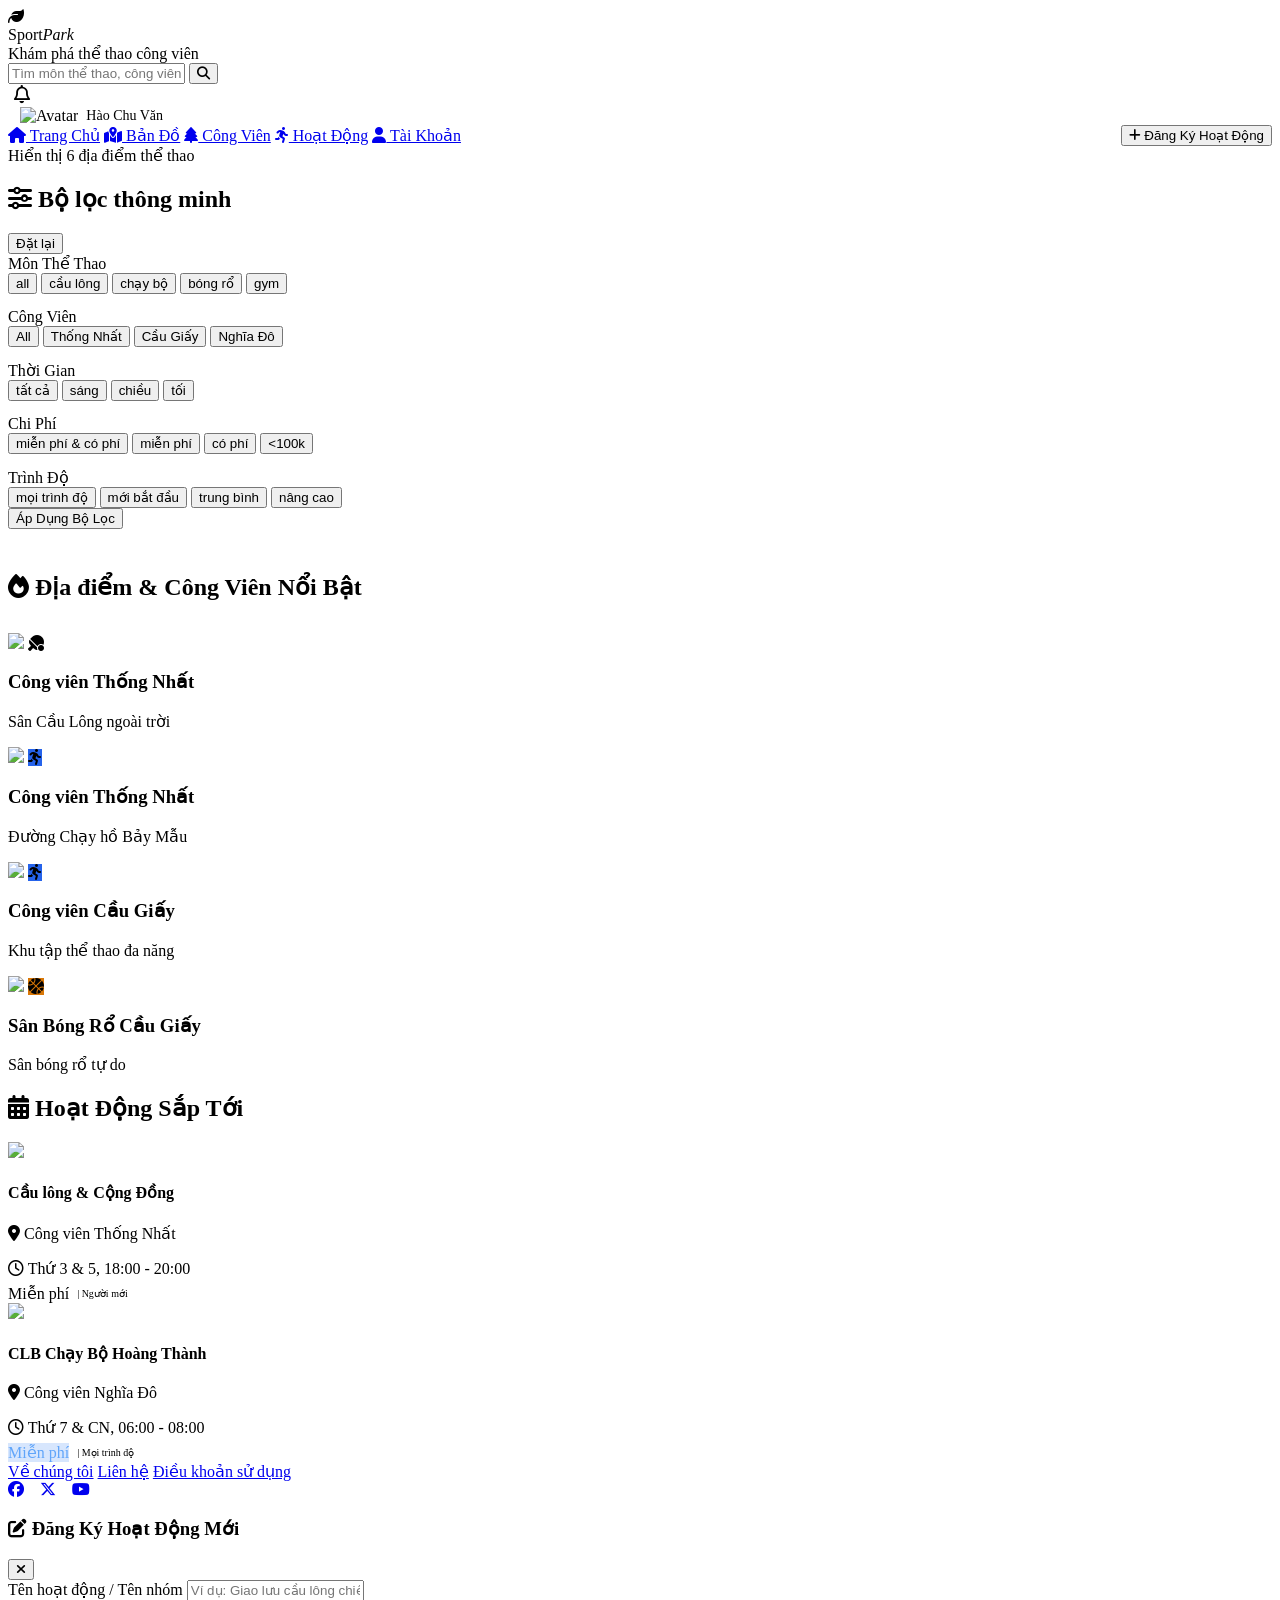
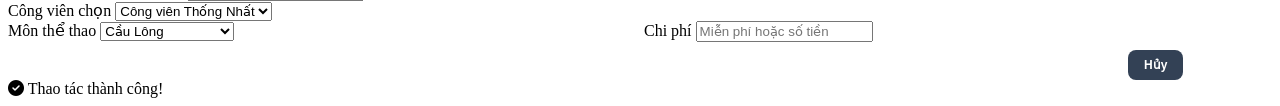
==== index.html @ b9103676 "Add index.html file" ====
<!DOCTYPE html>
<html lang="vi">
<head>
    <meta charset="UTF-8">
    <meta name="viewport" content="width=device-width, initial-scale=1.0">
    <title>SportPark - Khám phá thể thao công viên</title>
    <!-- Leaflet JS & CSS cho Bản đồ -->
    <link rel="stylesheet" href="https://unpkg.com/leaflet@1.9.4/dist/leaflet.css" />
    <script src="https://unpkg.com/leaflet@1.9.4/dist/leaflet.js"></script>
    <!-- FontAwesome Icons -->
    <link rel="stylesheet" href="https://cdnjs.cloudflare.com/ajax/libs/font-awesome/6.4.0/css/all.min.css">
    <!-- Google Fonts Inter -->
    <link href="https://fonts.googleapis.com/css2?family=Inter:wght@300;400;500;600;700&display=swap" rel="stylesheet">
    <!-- CSS -->
     <link rel="stylesheet" href="main.css">
</head>
<body>

    <!-- Header & Menu -->
    <header>
        <div class="container">
            <div class="header-top">
                <div class="logo-box" onclick="resetFilters()">
                    <div class="logo-icon">
                        <i class="fa-solid fa-leaf"></i>
                    </div>
                    <div class="logo-text">
                        <span>Sport<em>Park</em></span>
                        <div class="logo-sub">Khám phá thể thao công viên</div>
                    </div>
                </div>

                <div class="search-box">
                    <input type="text" id="searchInput" onkeyup="handleSearch()" placeholder="Tìm môn thể thao, công viên, địa chỉ...">
                    <button><i class="fa-solid fa-magnifying-glass"></i></button>
                </div>

                <div class="user-profile">
                    <button style="background:none; border:none; color:var(--text-muted); cursor:pointer; font-size: 18px; position:relative;">
                        <i class="fa-regular fa-bell"></i>
                        <span style="position:absolute; top:0; right:0; width:8px; height:8px; background:var(--accent-orange); border-radius:50%;"></span>
                    </button>
                    <div style="display:flex; align-items:center; gap:8px; border-left:1px solid var(--border-color); padding-left:12px;">
                        <img src="https://images.unsplash.com/photo-1534528741775-53994a69daeb?auto=format&fit=crop&q=80&w=120" alt="Avatar" class="avatar">
                        <span style="font-size:14px; font-weight:500;" class="hidden-mobile">Hào Chu Văn</span>
                    </div>
                </div>
            </div>
        </div>

        <div class="sub-nav-bar">
            <div class="container" style="display: flex; justify-content: space-between; align-items: center; width: 100%;">
                <nav class="nav-links">
                    <a href="#"><i class="fa-solid fa-house"></i> Trang Chủ</a>
                    <a href="#" class="active"><i class="fa-solid fa-map-location-dot"></i> Bản Đồ</a>
                    <a href="#"><i class="fa-solid fa-tree"></i> Công Viên</a>
                    <a href="#"><i class="fa-solid fa-person-running"></i> Hoạt Động</a>
                    <a href="#"><i class="fa-solid fa-user"></i> Tài Khoản</a>
                </nav>
                <button onclick="openRegisterModal()" class="btn-primary">
                    <i class="fa-solid fa-plus"></i> Đăng Ký Hoạt Động
                </button>
            </div>
        </div>
    </header>

    <!-- Main Content -->
    <main class="container">
        
        <!-- Top: Bản đồ + Bộ lọc -->
        <div class="grid-2cols" style="margin-bottom: 24px;">
            <div class="col-8 map-card">
                <div class="map-badge">
                    <span class="dot-pulse"></span>
                    <span id="mapCounter">Hiển thị 6 địa điểm thể thao</span>
                </div>
                <div id="map"></div>
            </div>

            <div class="col-4 filter-panel">
                <div class="filter-header">
                    <h2><i class="fa-solid fa-sliders" style="color:var(--accent-teal);"></i> Bộ lọc thông minh</h2>
                    <button onclick="resetFilters()">Đặt lại</button>
                </div>

                <div style="display:flex; flex-direction:column; gap:14px; overflow-y:auto; max-height:420px; padding-right:4px;">
                    <!-- Môn thể thao -->
                    <div class="filter-group">
                        <label>Môn Thể Thao</label>
                        <div class="filter-buttons" id="sportFilters">
                            <button class="filter-btn active" data-category="sport" data-value="all">all</button>
                            <button class="filter-btn" data-category="sport" data-value="cầu lông">cầu lông</button>
                            <button class="filter-btn" data-category="sport" data-value="chạy bộ">chạy bộ</button>
                            <button class="filter-btn" data-category="sport" data-value="bóng rổ">bóng rổ</button>
                            <button class="filter-btn" data-category="sport" data-value="gym">gym</button>
                        </div>
                    </div>

                    <!-- Công viên -->
                    <div class="filter-group">
                        <label>Công Viên</label>
                        <div class="filter-buttons" id="parkFilters">
                            <button class="filter-btn active" data-category="park" data-value="all">All</button>
                            <button class="filter-btn" data-category="park" data-value="Thống Nhất">Thống Nhất</button>
                            <button class="filter-btn" data-category="park" data-value="Cầu Giấy">Cầu Giấy</button>
                            <button class="filter-btn" data-category="park" data-value="Nghĩa Đô">Nghĩa Đô</button>
                        </div>
                    </div>

                    <!-- Thời gian -->
                    <div class="filter-group">
                        <label>Thời Gian</label>
                        <div class="filter-buttons" id="timeFilters">
                            <button class="filter-btn active" data-category="time" data-value="all">tất cả</button>
                            <button class="filter-btn" data-category="time" data-value="sáng">sáng</button>
                            <button class="filter-btn" data-category="time" data-value="chiều">chiều</button>
                            <button class="filter-btn" data-category="time" data-value="tối">tối</button>
                        </div>
                    </div>

                    <!-- Chi phí -->
                    <div class="filter-group">
                        <label>Chi Phí</label>
                        <div class="filter-buttons" id="costFilters">
                            <button class="filter-btn active" data-category="cost" data-value="all">miễn phí & có phí</button>
                            <button class="filter-btn" data-category="cost" data-value="miễn phí">miễn phí</button>
                            <button class="filter-btn" data-category="cost" data-value="có phí">có phí</button>
                            <button class="filter-btn" data-category="cost" data-value="<100k">&lt;100k</button>
                        </div>
                    </div>

                    <!-- Trình độ -->
                    <div class="filter-group">
                        <label>Trình Độ</label>
                        <div class="filter-buttons" id="levelFilters">
                            <button class="filter-btn active" data-category="level" data-value="all">mọi trình độ</button>
                            <button class="filter-btn" data-category="level" data-value="mới bắt đầu">mới bắt đầu</button>
                            <button class="filter-btn" data-category="level" data-value="trung bình">trung bình</button>
                            <button class="filter-btn" data-category="level" data-value="nâng cao">nâng cao</button>
                        </div>
                    </div>
                </div>

                <button onclick="applyFilters()" class="btn-apply-filter">Áp Dụng Bộ Lọc</button>
            </div>
        </div>

        <!-- Bottom: Slider các địa điểm nổi bật + Hoạt động -->
        <div class="grid-2cols">
            <div class="col-8">
                <div style="display:flex; justify-content:space-between; align-items:center; margin-bottom:12px;">
                    <h2 class="section-title"><i class="fa-solid fa-fire" style="color:var(--accent-orange);"></i> Địa điểm & Công Viên Nổi Bật</h2>
                    <div style="display:flex; gap:8px;">
                        <button onclick="scrollCarousel(-1)" style="width:32px; height:32px; border-radius:50%; background:var(--bg-card); border:1px solid var(--border-color); color:white; cursor:pointer;"><i class="fa-solid fa-chevron-left"></i></button>
                        <button onclick="scrollCarousel(1)" style="width:32px; height:32px; border-radius:50%; background:var(--bg-card); border:1px solid var(--border-color); color:white; cursor:pointer;"><i class="fa-solid fa-chevron-right"></i></button>
                    </div>
                </div>

                <div class="carousel-container" id="carouselContainer">
                    <div class="carousel-card" onclick="focusPark('Thống Nhất', 'cầu lông')">
                        <div class="carousel-img-box">
                            <img src="https://images.unsplash.com/photo-1521587760476-6c12a4b040da?auto=format&fit=crop&q=80&w=400">
                            <span class="carousel-badge"><i class="fa-solid fa-table-tennis-paddle-ball"></i></span>
                        </div>
                        <div class="carousel-content">
                            <h3>Công viên Thống Nhất</h3>
                            <p>Sân Cầu Lông ngoài trời</p>
                        </div>
                    </div>

                    <div class="carousel-card" onclick="focusPark('Thống Nhất', 'chạy bộ')">
                        <div class="carousel-img-box">
                            <img src="https://images.unsplash.com/photo-1476480862126-209bfaa8edc8?auto=format&fit=crop&q=80&w=400">
                            <span class="carousel-badge" style="background:#2563eb;"><i class="fa-solid fa-person-running"></i></span>
                        </div>
                        <div class="carousel-content">
                            <h3>Công viên Thống Nhất</h3>
                            <p>Đường Chạy hồ Bảy Mẫu</p>
                        </div>
                    </div>

                    <div class="carousel-card" onclick="focusPark('Cầu Giấy', 'chạy bộ')">
                        <div class="carousel-img-box">
                            <img src="https://images.unsplash.com/photo-1530549387789-4c1017266635?auto=format&fit=crop&q=80&w=400">
                            <span class="carousel-badge" style="background:#2563eb;"><i class="fa-solid fa-person-running"></i></span>
                        </div>
                        <div class="carousel-content">
                            <h3>Công viên Cầu Giấy</h3>
                            <p>Khu tập thể thao đa năng</p>
                        </div>
                    </div>

                    <div class="carousel-card" onclick="focusPark('Cầu Giấy', 'bóng rổ')">
                        <div class="carousel-img-box">
                            <img src="https://images.unsplash.com/photo-1519861531473-9200262188bf?auto=format&fit=crop&q=80&w=400">
                            <span class="carousel-badge" style="background:#d97706;"><i class="fa-solid fa-basketball"></i></span>
                        </div>
                        <div class="carousel-content">
                            <h3>Sân Bóng Rổ Cầu Giấy</h3>
                            <p>Sân bóng rổ tự do</p>
                        </div>
                    </div>
                </div>
            </div>

            <div class="col-4">
                <h2 class="section-title"><i class="fa-solid fa-calendar-days" style="color:var(--accent-teal);"></i> Hoạt Động Sắp Tới</h2>
                <div class="activity-list">
                    <div class="activity-card">
                        <img src="https://images.unsplash.com/photo-1626224583764-f87db24ac4ea?auto=format&fit=crop&q=80&w=200" class="activity-img">
                        <div style="display:flex; flex-direction:column; justify-content:space-between; flex:1;">
                            <div>
                                <h4>Cầu lông & Cộng Đồng</h4>
                                <p><i class="fa-solid fa-location-dot" style="color:var(--accent-orange);"></i> Công viên Thống Nhất</p>
                                <div class="activity-meta"><i class="fa-regular fa-clock"></i> Thứ 3 & 5, 18:00 - 20:00</div>
                            </div>
                            <div style="display:flex; align-items:center; gap:8px; margin-top:6px;">
                                <span class="badge-free">Miễn phí</span>
                                <span style="font-size:10px; color:var(--text-muted);">| Người mới</span>
                            </div>
                        </div>
                    </div>

                    <div class="activity-card">
                        <img src="https://images.unsplash.com/photo-1552674605-db6ffd4facb5?auto=format&fit=crop&q=80&w=200" class="activity-img">
                        <div style="display:flex; flex-direction:column; justify-content:space-between; flex:1;">
                            <div>
                                <h4>CLB Chạy Bộ Hoàng Thành</h4>
                                <p><i class="fa-solid fa-location-dot" style="color:var(--accent-orange);"></i> Công viên Nghĩa Đô</p>
                                <div class="activity-meta"><i class="fa-regular fa-clock"></i> Thứ 7 & CN, 06:00 - 08:00</div>
                            </div>
                            <div style="display:flex; align-items:center; gap:8px; margin-top:6px;">
                                <span class="badge-free" style="background:rgba(59,130,246,0.2); color:#60a5fa; border-color:rgba(59,130,246,0.3);">Miễn phí</span>
                                <span style="font-size:10px; color:var(--text-muted);">| Mọi trình độ</span>
                            </div>
                        </div>
                    </div>
                </div>
            </div>
        </div>

    </main>

    <!-- Footer -->
    <footer>
        <div class="container footer-flex">
            <div class="footer-links">
                <a href="#">Về chúng tôi</a>
                <a href="#">Liên hệ</a>
                <a href="#">Điều khoản sử dụng</a>
            </div>
            <div style="display:flex; gap:16px; font-size: 16px;">
                <a href="#"><i class="fa-brands fa-facebook"></i></a>
                <a href="#"><i class="fa-brands fa-x-twitter"></i></a>
                <a href="#"><i class="fa-brands fa-youtube"></i></a>
            </div>
        </div>
    </footer>

    <!-- Modal Đăng Ký Hoạt Động -->
    <div id="registerModal" class="modal-overlay hidden">
        <div class="modal-box">
            <div class="modal-header">
                <h3><i class="fa-solid fa-pen-to-square" style="color:var(--accent-orange);"></i> Đăng Ký Hoạt Động Mới</h3>
                <button onclick="closeRegisterModal()"><i class="fa-solid fa-xmark"></i></button>
            </div>
            
            <div class="form-group">
                <label>Tên hoạt động / Tên nhóm</label>
                <input type="text" placeholder="Ví dụ: Giao lưu cầu lông chiều T3" class="form-control">
            </div>

            <div class="form-group">
                <label>Công viên chọn</label>
                <select class="form-control">
                    <option>Công viên Thống Nhất</option>
                    <option>Công viên Cầu Giấy</option>
                    <option>Công viên Nghĩa Đô</option>
                    <option>Công viên Bách Thảo</option>
                </select>
            </div>

            <div style="display:grid; grid-template-columns: 1fr 1fr; gap:8px;">
                <div class="form-group">
                    <label>Môn thể thao</label>
                    <select class="form-control">
                        <option>Cầu Lông</option>
                        <option>Chạy Bộ</option>
                        <option>Bóng Rổ</option>
                        <option>Gym / Calisthenics</option>
                    </select>
                </div>
                <div class="form-group">
                    <label>Chi phí</label>
                    <input type="text" placeholder="Miễn phí hoặc số tiền" class="form-control">
                </div>
            </div>

            <div style="display:flex; justify-content:flex-end; gap:8px; margin-top:8px;">
                <button onclick="closeRegisterModal()" style="background:#334155; color:white; border:none; padding:8px 16px; border-radius:8px; cursor:pointer; font-size:12px; font-weight:600;">Hủy</button>
                <button onclick="submitRegister()" style="background:var(--accent-orange); color:white; border:none; padding:8px 16px; border-radius:8px; cursor:pointer; font-size:12px; font-weight:600;">Đăng Ký</button>
            </div>
        </div>
    </div>

    <!-- Toast thông báo -->
    <div id="toast">
        <i class="fa-solid fa-circle-check" style="font-size: 16px;"></i>
        <span id="toastMsg">Thao tác thành công!</span>
    </div>
</body>
</html>
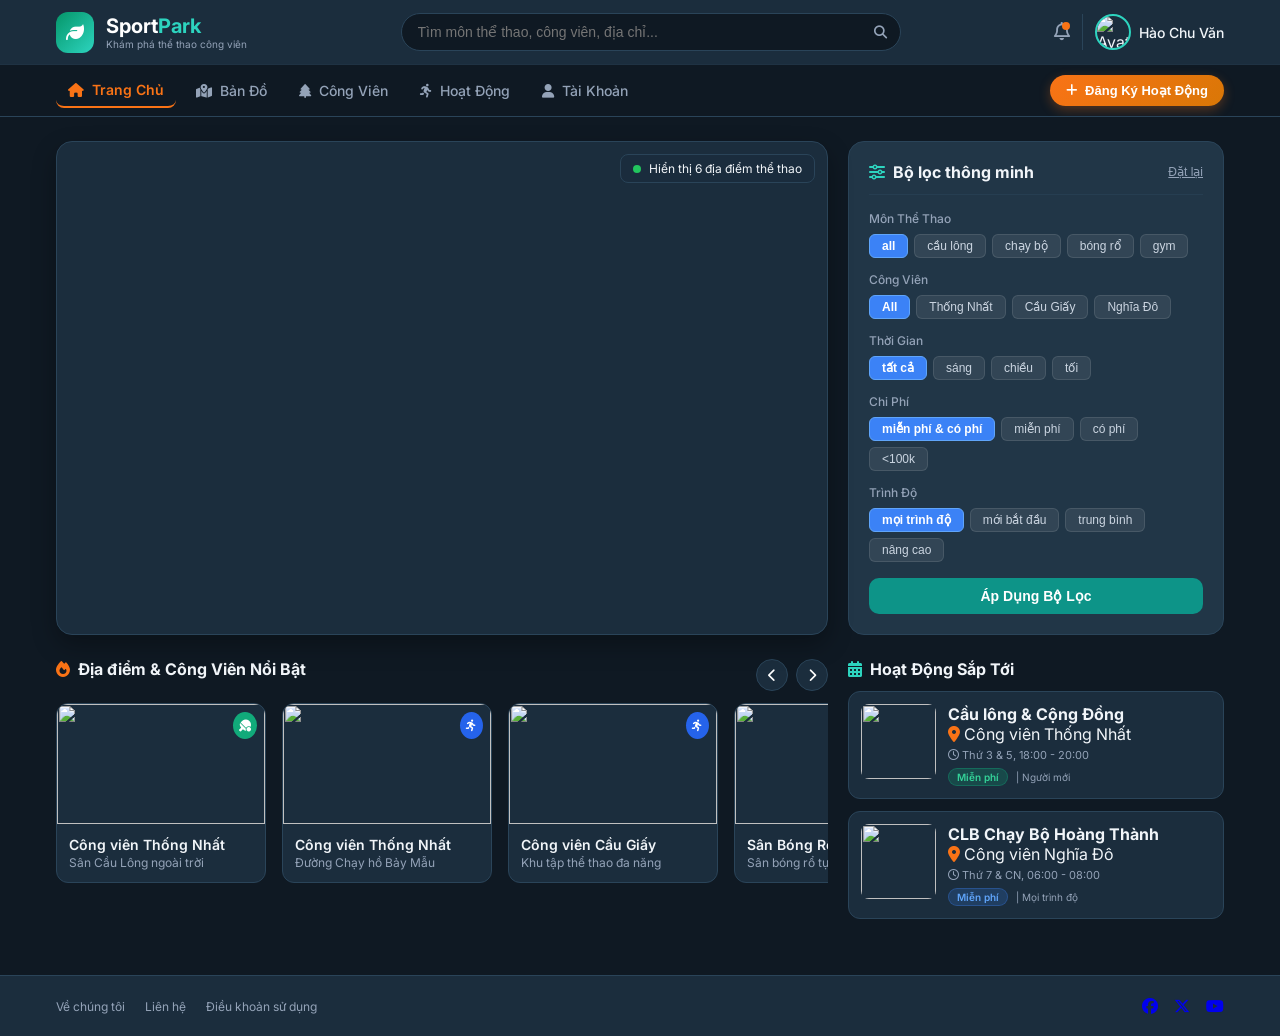
==== commit b25653b0: "sửa active trên thanh điều hướng" ====
--- a/index.html
+++ b/index.html
@@ -41,7 +41,7 @@
                         <span style="position:absolute; top:0; right:0; width:8px; height:8px; background:var(--accent-orange); border-radius:50%;"></span>
                     </button>
                     <div style="display:flex; align-items:center; gap:8px; border-left:1px solid var(--border-color); padding-left:12px;">
-                        <img src="https://images.unsplash.com/photo-1534528741775-53994a69daeb?auto=format&fit=crop&q=80&w=120" alt="Avatar" class="avatar">
+                        <img src="https://marketplace.canva.com/tXH-Q/MAG7IGtXH-Q/1/tl/canva-MAG7IGtXH-Q.jpg" alt="Avatar" class="avatar">
                         <span style="font-size:14px; font-weight:500;" class="hidden-mobile">Hào Chu Văn</span>
                     </div>
                 </div>
@@ -51,8 +51,8 @@
         <div class="sub-nav-bar">
             <div class="container" style="display: flex; justify-content: space-between; align-items: center; width: 100%;">
                 <nav class="nav-links">
-                    <a href="#"><i class="fa-solid fa-house"></i> Trang Chủ</a>
-                    <a href="#" class="active"><i class="fa-solid fa-map-location-dot"></i> Bản Đồ</a>
+                    <a href="#" class="active"><i class="fa-solid fa-house"></i> Trang Chủ</a>
+                    <a href="#"><i class="fa-solid fa-map-location-dot"></i> Bản Đồ</a>
                     <a href="#"><i class="fa-solid fa-tree"></i> Công Viên</a>
                     <a href="#"><i class="fa-solid fa-person-running"></i> Hoạt Động</a>
                     <a href="#"><i class="fa-solid fa-user"></i> Tài Khoản</a>
@@ -159,7 +159,7 @@
                 <div class="carousel-container" id="carouselContainer">
                     <div class="carousel-card" onclick="focusPark('Thống Nhất', 'cầu lông')">
                         <div class="carousel-img-box">
-                            <img src="https://images.unsplash.com/photo-1521587760476-6c12a4b040da?auto=format&fit=crop&q=80&w=400">
+                            <img src="https://baomoi-photo-fbcrawler.bmcdn.me/w1200_r3x2/2025_04_18_294_52008334/3cca165f4c11a54ffc00.jpg">
                             <span class="carousel-badge"><i class="fa-solid fa-table-tennis-paddle-ball"></i></span>
                         </div>
                         <div class="carousel-content">
@@ -170,7 +170,7 @@
 
                     <div class="carousel-card" onclick="focusPark('Thống Nhất', 'chạy bộ')">
                         <div class="carousel-img-box">
-                            <img src="https://images.unsplash.com/photo-1476480862126-209bfaa8edc8?auto=format&fit=crop&q=80&w=400">
+                            <img src="https://baomoi-photo-fbcrawler.bmcdn.me/w1200_r3x2/2025_04_18_294_52008334/3cca165f4c11a54ffc00.jpg">
                             <span class="carousel-badge" style="background:#2563eb;"><i class="fa-solid fa-person-running"></i></span>
                         </div>
                         <div class="carousel-content">
@@ -181,7 +181,7 @@
 
                     <div class="carousel-card" onclick="focusPark('Cầu Giấy', 'chạy bộ')">
                         <div class="carousel-img-box">
-                            <img src="https://images.unsplash.com/photo-1530549387789-4c1017266635?auto=format&fit=crop&q=80&w=400">
+                            <img src="https://cdn-images.vtv.vn/thumb_w/730/66349b6076cb4dee98746cf1/2025/11/02/z7143901566081-45254a2e5361b66613c51d0c05c82022-46954429118544025859239-16207647683828488864725.jpg">
                             <span class="carousel-badge" style="background:#2563eb;"><i class="fa-solid fa-person-running"></i></span>
                         </div>
                         <div class="carousel-content">
--- a/main.css
+++ b/main.css
@@ -0,0 +1,648 @@
+/* === CSS THUẦN (CUSTOM CSS) TỐI ƯU, DỄ ĐỌC === */
+:root {
+    --bg-main: #0f1923;
+    --bg-card: #1b2d3d;
+    --bg-panel: #213647;
+    --border-color: #2a4459;
+    --text-main: #f1f5f9;
+    --text-muted: #94a3b8;
+    --accent-orange: #f97316;
+    --accent-orange-hover: #ea580c;
+    --accent-teal: #2dd4bf;
+    --accent-blue: #3b82f6;
+}
+
+* {
+    box-sizing: border-box;
+    margin: 0;
+    padding: 0;
+}
+
+body {
+    font-family: 'Inter', sans-serif;
+    background-color: var(--bg-main);
+    color: var(--text-main);
+    min-height: 100vh;
+    display: flex;
+    flex-direction: column;
+    justify-content: space-between;
+}
+
+/* Thanh cuộn tùy chỉnh */
+::-webkit-scrollbar {
+    width: 6px;
+    height: 6px;
+}
+::-webkit-scrollbar-track {
+    background: #14222e;
+}
+::-webkit-scrollbar-thumb {
+    background: var(--border-color);
+    border-radius: 4px;
+}
+::-webkit-scrollbar-thumb:hover {
+    background: var(--accent-blue);
+}
+
+/* Header & Navigation */
+header {
+    background-color: var(--bg-card);
+    border-bottom: 1px solid var(--border-color);
+    position: sticky;
+    top: 0;
+    z-index: 1000;
+}
+
+.container {
+    max-width: 1200px;
+    margin: 0 auto;
+    padding: 0 16px;
+}
+
+.header-top {
+    display: flex;
+    align-items: center;
+    justify-content: space-between;
+    height: 64px;
+    gap: 16px;
+}
+
+.logo-box {
+    display: flex;
+    align-items: center;
+    gap: 12px;
+    cursor: pointer;
+}
+
+.logo-icon {
+    background: linear-gradient(135deg, #059669, var(--accent-teal));
+    padding: 10px;
+    border-radius: 12px;
+    color: white;
+    font-size: 18px;
+}
+
+.logo-text span {
+    font-weight: 700;
+    font-size: 20px;
+    color: white;
+}
+.logo-text span em {
+    color: var(--accent-teal);
+    font-style: normal;
+}
+.logo-sub {
+    font-size: 10px;
+    color: var(--text-muted);
+}
+
+/* Ô tìm kiếm */
+.search-box {
+    flex: 1;
+    max-width: 500px;
+    position: relative;
+}
+
+.search-box input {
+    width: 100%;
+    background-color: var(--bg-main);
+    color: var(--text-main);
+    border: 1px solid var(--border-color);
+    border-radius: 9999px;
+    padding: 10px 40px 10px 16px;
+    font-size: 14px;
+    outline: none;
+    transition: border-color 0.2s;
+}
+
+.search-box input:focus {
+    border-color: var(--accent-orange);
+}
+
+.search-box button {
+    position: absolute;
+    right: 14px;
+    top: 50%;
+    transform: translateY(-50%);
+    background: none;
+    border: none;
+    color: var(--text-muted);
+    cursor: pointer;
+}
+/* ô profile, thông báo */
+.user-profile {
+    display: flex;
+    align-items: center;
+    gap: 12px;
+}
+
+.avatar {
+    width: 36px;
+    height: 36px;
+    border-radius: 50%;
+    object-fit: cover;
+    border: 2px solid var(--accent-teal);
+}
+
+/* Sub Navigation Menu */
+.sub-nav-bar {
+    background-color: var(--bg-main);
+    border-top: 1px solid rgba(42, 68, 89, 0.6);
+    display: flex;
+    align-items: center;
+    justify-content: space-between;
+    overflow-x: auto;
+}
+
+.nav-links {
+    display: flex;
+    gap: 8px;
+    padding: 8px 0;
+    white-space: nowrap;
+}
+
+.nav-links a {
+    padding: 8px 12px;
+    border-radius: 8px;
+    color: var(--text-muted);
+    text-decoration: none;
+    font-size: 14px;
+    font-weight: 500;
+    display: flex;
+    align-items: center;
+    gap: 8px;
+    transition: background 0.2s, color 0.2s;
+}
+
+.nav-links a:hover {
+    background-color: var(--bg-panel);
+    color: white;
+}
+
+.nav-links a.active {
+    color: var(--accent-orange);
+    border-bottom: 2px solid var(--accent-orange);
+    font-weight: 600;
+}
+
+.btn-primary {
+    background: linear-gradient(135deg, #f97316, #d97706);
+    color: white;
+    border: none;
+    padding: 8px 16px;
+    border-radius: 9999px;
+    font-weight: 700;
+    font-size: 13px;
+    cursor: pointer;
+    display: flex;
+    align-items: center;
+    gap: 8px;
+    box-shadow: 0 4px 12px rgba(249, 115, 22, 0.3);
+    transition: opacity 0.2s;
+    white-space: nowrap;
+}
+.btn-primary:hover {
+    opacity: 0.9;
+}
+
+/* Main Grid Layout */
+main.container {
+    padding: 24px 16px;
+    flex: 1;
+    width: 100%;
+}
+
+.grid-2cols {
+    display: grid;
+    grid-template-columns: 1fr;
+    gap: 20px;
+}
+@media (min-width: 1024px) {
+    .grid-2cols {
+        grid-template-columns: repeat(12, 1fr);
+    }
+    .col-8 { grid-column: span 8 / span 8; }
+    .col-4 { grid-column: span 4 / span 4; }
+}
+
+/* Map Box */
+.map-card {
+    background-color: var(--bg-card);
+    border-radius: 16px;
+    border: 1px solid var(--border-color);
+    overflow: hidden;
+    box-shadow: 0 10px 25px rgba(0,0,0,0.3);
+    display: flex;
+    flex-direction: column;
+    min-height: 450px;
+    position: relative;
+}
+
+#map {
+    width: 100%;
+    height: 100%;
+    flex: 1;
+    z-index: 10;
+}
+
+.map-badge {
+    position: absolute;
+    top: 12px;
+    right: 12px;
+    z-index: 1000;
+    background: rgba(27, 45, 61, 0.9);
+    backdrop-filter: blur(4px);
+    padding: 6px 12px;
+    border-radius: 8px;
+    border: 1px solid var(--border-color);
+    font-size: 12px;
+    display: flex;
+    align-items: center;
+    gap: 8px;
+}
+
+.dot-pulse {
+    width: 8px;
+    height: 8px;
+    background-color: #22c55e;
+    border-radius: 50%;
+    animation: pulse 1.5s infinite;
+}
+@keyframes pulse {
+    0% { transform: scale(0.95); box-shadow: 0 0 0 0 rgba(34, 197, 94, 0.7); }
+    70% { transform: scale(1); box-shadow: 0 0 0 6px rgba(34, 197, 94, 0); }
+    100% { transform: scale(0.95); box-shadow: 0 0 0 0 rgba(34, 197, 94, 0); }
+}
+
+/* Sidebar Filter Panel */
+.filter-panel {
+    background-color: var(--bg-panel);
+    border-radius: 16px;
+    padding: 20px;
+    border: 1px solid var(--border-color);
+    display: flex;
+    flex-direction: column;
+    justify-content: space-between;
+    gap: 16px;
+}
+
+.filter-header {
+    display: flex;
+    justify-content: space-between;
+    align-items: center;
+    border-bottom: 1px solid rgba(42, 68, 89, 0.6);
+    padding-bottom: 12px;
+}
+.filter-header h2 {
+    font-size: 16px;
+    font-weight: 700;
+    display: flex;
+    gap: 8px;
+    align-items: center;
+}
+.filter-header button {
+    background: none;
+    border: none;
+    font-size: 12px;
+    color: var(--text-muted);
+    cursor: pointer;
+    text-decoration: underline;
+}
+.filter-header button:hover {
+    color: var(--accent-orange);
+}
+
+.filter-group label {
+    display: block;
+    font-size: 12px;
+    font-weight: 500;
+    color: var(--text-muted);
+    margin-bottom: 8px;
+}
+
+.filter-buttons {
+    display: flex;
+    flex-wrap: wrap;
+    gap: 6px;
+}
+
+.filter-btn {
+    background-color: rgba(255, 255, 255, 0.08);
+    border: 1px solid rgba(255, 255, 255, 0.1);
+    color: #cbd5e1;
+    padding: 4px 12px;
+    border-radius: 6px;
+    font-size: 12px;
+    cursor: pointer;
+    transition: all 0.2s;
+}
+.filter-btn:hover {
+    background-color: rgba(255, 255, 255, 0.15);
+    color: white;
+}
+.filter-btn.active {
+    background-color: var(--accent-blue);
+    border-color: #60a5fa;
+    color: white;
+    font-weight: 600;
+}
+
+.btn-apply-filter {
+    width: 100%;
+    background-color: #0d9488;
+    color: white;
+    border: none;
+    padding: 10px;
+    border-radius: 10px;
+    font-weight: 600;
+    font-size: 14px;
+    cursor: pointer;
+    transition: background 0.2s;
+}
+.btn-apply-filter:hover {
+    background-color: #0f766e;
+}
+
+/* Carousel Section */
+.section-title {
+    font-size: 16px;
+    font-weight: 700;
+    display: flex;
+    align-items: center;
+    gap: 8px;
+    margin-bottom: 12px;
+}
+
+.carousel-wrapper {
+    position: relative;
+}
+
+.carousel-container {
+    display: flex;
+    gap: 16px;
+    overflow-x: auto;
+    scroll-behavior: smooth;
+    padding-bottom: 8px;
+}
+
+.carousel-card {
+    flex: 0 0 210px;
+    background-color: var(--bg-card);
+    border: 1px solid var(--border-color);
+    border-radius: 12px;
+    overflow: hidden;
+    cursor: pointer;
+    transition: border-color 0.3s;
+}
+.carousel-card:hover {
+    border-color: rgba(45, 212, 191, 0.5);
+}
+
+.carousel-img-box {
+    height: 120px;
+    position: relative;
+    overflow: hidden;
+}
+.carousel-img-box img {
+    width: 100%;
+    height: 100%;
+    object-fit: cover;
+    transition: transform 0.5s;
+}
+.carousel-card:hover .carousel-img-box img {
+    transform: scale(1.05);
+}
+
+.carousel-badge {
+    position: absolute;
+    top: 8px;
+    right: 8px;
+    background: rgba(16, 185, 129, 0.9);
+    color: white;
+    padding: 6px;
+    border-radius: 50%;
+    font-size: 12px;
+}
+
+.carousel-content {
+    padding: 12px;
+}
+.carousel-content h3 {
+    font-size: 14px;
+    font-weight: 600;
+    white-space: nowrap;
+    overflow: hidden;
+    text-overflow: ellipsis;
+}
+.carousel-content p {
+    font-size: 12px;
+    color: var(--text-muted);
+    margin-top: 2px;
+}
+
+/* Activity Cards List */
+.activity-list {
+    display: flex;
+    flex-direction: column;
+    gap: 12px;
+}
+
+.activity-card {
+    background-color: var(--bg-card);
+    border: 1px solid var(--border-color);
+    border-radius: 12px;
+    padding: 12px;
+    display: flex;
+    gap: 12px;
+    cursor: pointer;
+    transition: border-color 0.2s;
+}
+.activity-card:hover {
+    border-color: #64748b;
+}
+
+.activity-img {
+    width: 75px;
+    height: 75px;
+    border-radius: 8px;
+    object-fit: cover;
+    flex-shrink: 0;
+}
+
+.activity-info h4 {
+    font-size: 13px;
+    font-weight: 700;
+    color: white;
+}
+.activity-info p {
+    font-size: 12px;
+    color: #cbd5e1;
+    margin-top: 2px;
+}
+.activity-meta {
+    font-size: 11px;
+    color: var(--text-muted);
+    margin-top: 4px;
+}
+.badge-free {
+    background: rgba(16, 185, 129, 0.2);
+    color: #34d399;
+    border: 1px solid rgba(16, 185, 129, 0.3);
+    font-size: 10px;
+    padding: 2px 8px;
+    border-radius: 9999px;
+    font-weight: 600;
+}
+
+/* Footer */
+footer {
+    background-color: var(--bg-card);
+    border-top: 1px solid var(--border-color);
+    padding: 20px 0;
+    font-size: 12px;
+    color: var(--text-muted);
+    margin-top: 32px;
+}
+.footer-flex {
+    display: flex;
+    flex-direction: column;
+    align-items: center;
+    justify-content: space-between;
+    gap: 16px;
+}
+@media (min-width: 640px) {
+    .footer-flex { flex-direction: row; }
+}
+.footer-links {
+    display: flex;
+    gap: 20px;
+}
+.footer-links a {
+    color: var(--text-muted);
+    text-decoration: none;
+    transition: color 0.2s;
+}
+.footer-links a:hover { color: white; }
+
+/* Modal Popup */
+.modal-overlay {
+    position: fixed;
+    inset: 0;
+    background: rgba(0,0,0,0.7);
+    backdrop-filter: blur(4px);
+    z-index: 2000;
+    display: flex;
+    align-items: center;
+    justify-content: center;
+    padding: 16px;
+}
+.hidden { display: none !important; }
+
+.modal-box {
+    background-color: var(--bg-panel);
+    border: 1px solid var(--border-color);
+    border-radius: 16px;
+    padding: 24px;
+    max-width: 450px;
+    width: 100%;
+    box-shadow: 0 20px 25px -5px rgba(0, 0, 0, 0.5);
+    display: flex;
+    flex-direction: column;
+    gap: 16px;
+}
+
+.modal-header {
+    display: flex;
+    justify-content: space-between;
+    align-items: center;
+    border-bottom: 1px solid var(--border-color);
+    padding-bottom: 12px;
+}
+.modal-header h3 {
+    font-size: 15px;
+    font-weight: 700;
+    display: flex;
+    gap: 8px;
+    align-items: center;
+}
+.modal-header button {
+    background: none;
+    border: none;
+    color: var(--text-muted);
+    font-size: 18px;
+    cursor: pointer;
+}
+.modal-header button:hover { color: white; }
+
+.form-group {
+    margin-bottom: 12px;
+}
+.form-group label {
+    display: block;
+    font-size: 12px;
+    color: #cbd5e1;
+    margin-bottom: 4px;
+}
+.form-control {
+    width: 100%;
+    background-color: var(--bg-main);
+    border: 1px solid var(--border-color);
+    border-radius: 8px;
+    padding: 10px;
+    color: white;
+    font-size: 12px;
+    outline: none;
+}
+.form-control:focus {
+    border-color: var(--accent-orange);
+}
+
+/* Toast thông báo */
+#toast {
+    position: fixed;
+    bottom: 20px;
+    right: 20px;
+    background-color: #059669;
+    color: white;
+    padding: 12px 20px;
+    border-radius: 12px;
+    box-shadow: 0 10px 15px rgba(0,0,0,0.3);
+    transform: translateY(100px);
+    opacity: 0;
+    transition: all 0.3s ease;
+    z-index: 3000;
+    font-size: 12px;
+    font-weight: 600;
+    display: flex;
+    align-items: center;
+    gap: 8px;
+}
+#toast.show {
+    transform: translateY(0);
+    opacity: 1;
+}
+
+/* Leaflet custom marker */
+.custom-div-icon {
+    background: transparent;
+    border: none;
+}
+.marker-pin {
+    width: 32px;
+    height: 32px;
+    border-radius: 50% 50% 50% 0;
+    position: absolute;
+    transform: rotate(-45deg);
+    left: 50%;
+    top: 50%;
+    margin: -20px 0 0 -16px;
+    display: flex;
+    align-items: center;
+    justify-content: center;
+    box-shadow: 0 4px 8px rgba(0,0,0,0.3);
+}
+.marker-pin i {
+    transform: rotate(45deg);
+    color: white;
+    font-size: 14px;
+}
